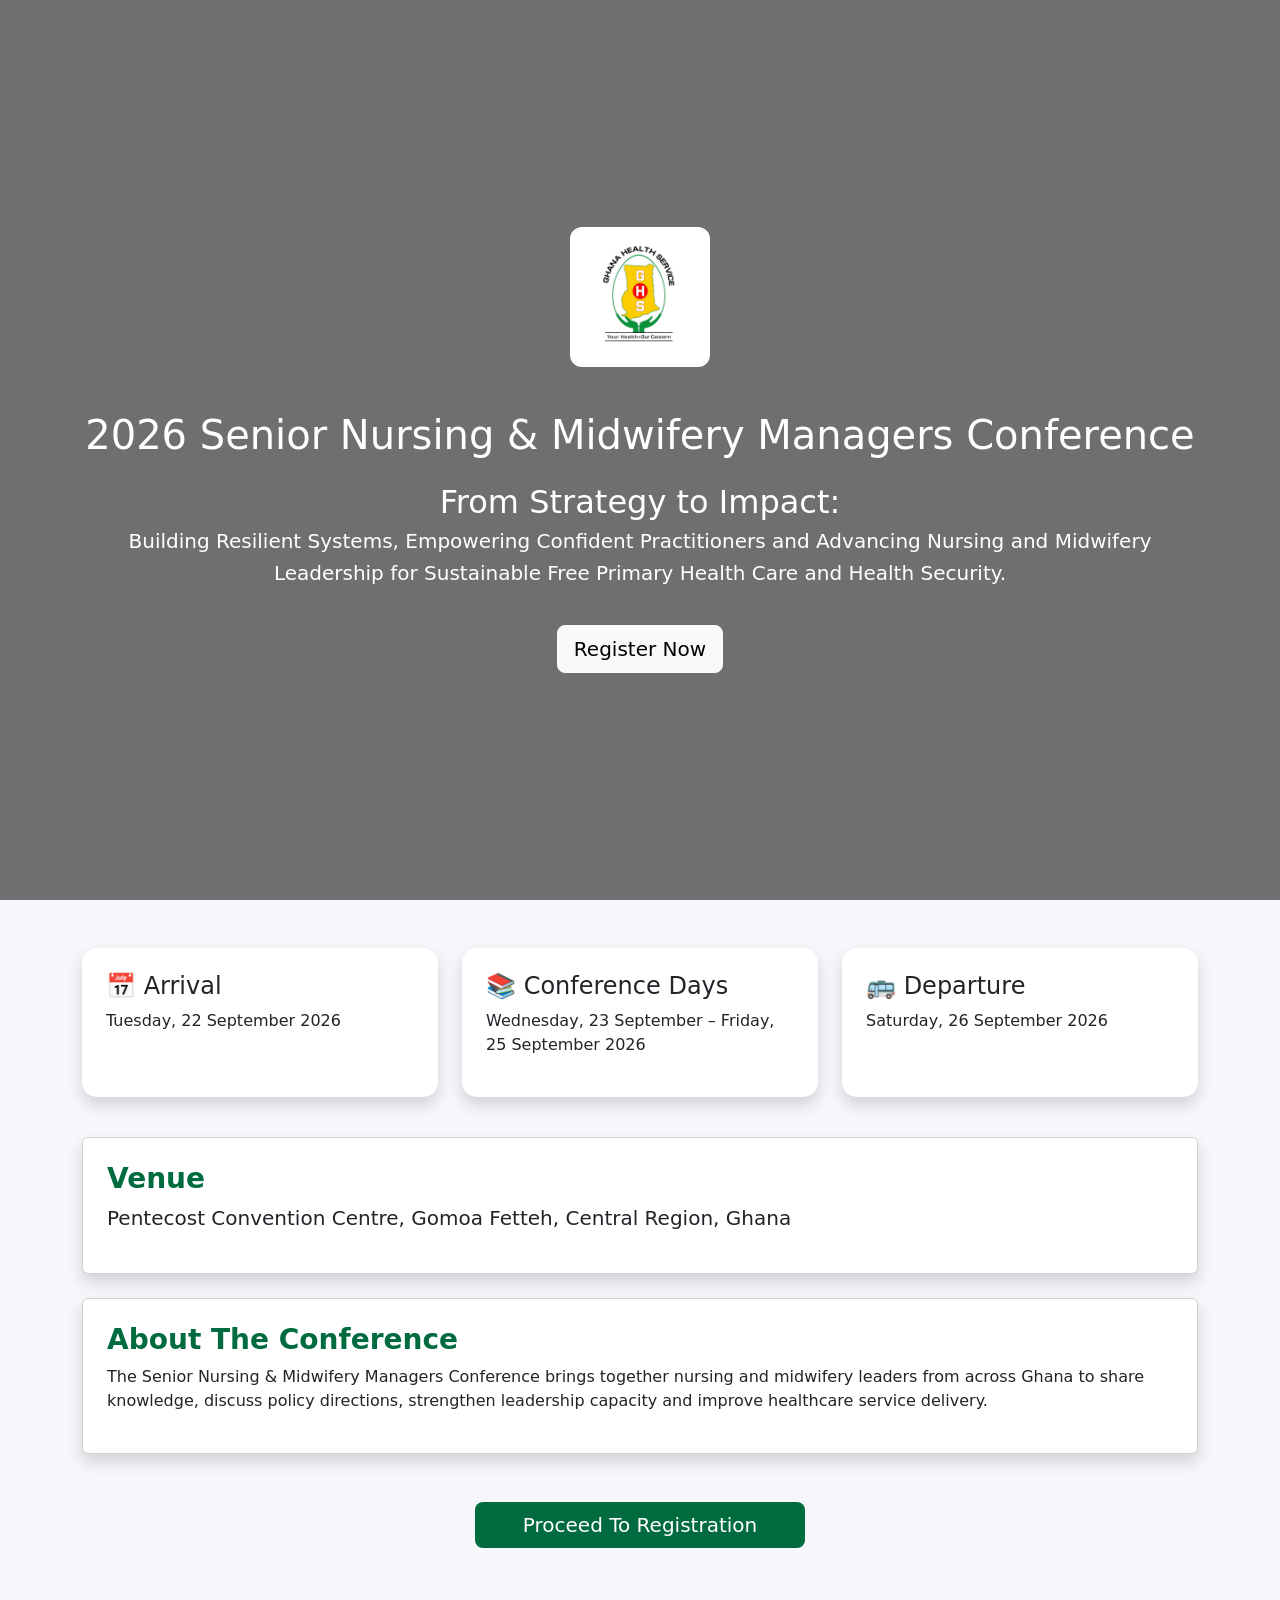
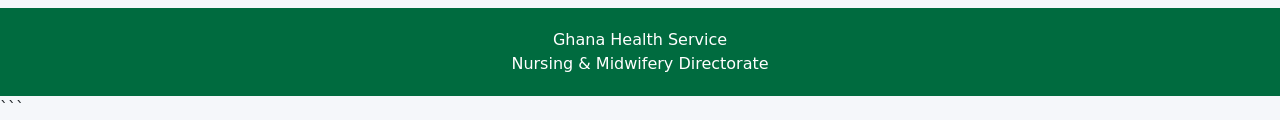
==== index.html @ 797d174c "Add files via upload" ====
<!DOCTYPE html>
<html>
<head>
<meta charset="UTF-8">
<meta name="viewport" content="width=device-width, initial-scale=1">

<title>SNMMC 2026</title>

<link href="https://cdn.jsdelivr.net/npm/bootstrap@5.3.3/dist/css/bootstrap.min.css" rel="stylesheet">

<style>

body{
    background:#f5f7fa;
}

/* HERO VIDEO SECTION */

.video-hero{
    position:relative;
    height:100vh;
    overflow:hidden;
}

.bg-video{
    position:absolute;
    top:50%;
    left:50%;
    min-width:100%;
    min-height:100%;
    width:auto;
    height:auto;
    transform:translate(-50%, -50%);
    object-fit:cover;
}

.video-overlay{
    position:absolute;
    top:0;
    left:0;
    width:100%;
    height:100%;
    background:rgba(0,0,0,0.55);

    display:flex;
    flex-direction:column;
    justify-content:center;
    align-items:center;

    text-align:center;
    color:white;
    padding:20px;
}

.logo{
    width:140px;
    background:white;
    padding:10px;
    border-radius:12px;
    margin-bottom:20px;
}

.info-card{
    border:none;
    border-radius:15px;
}

.section-title{
    color:#006b3f;
    font-weight:bold;
}

.btn-register{
    background:#006b3f;
    color:white;
    border:none;
}

.btn-register:hover{
    background:#005130;
    color:white;
}

.footer{
    background:#006b3f;
    color:white;
    padding:20px;
    text-align:center;
    margin-top:60px;
}

@media(max-width:768px){

    .video-hero{
        height:80vh;
    }

    .video-overlay h1{
        font-size:1.8rem;
    }

    .video-overlay p{
        font-size:1rem;
    }

    .logo{
        width:100px;
    }
}

</style>

</head>

<body>

<!-- HERO VIDEO -->

<section class="video-hero">

    <video autoplay muted loop playsinline class="bg-video">
        <source src="snmmc2026.mp4" type="video/mp4">
    </video>

    <div class="video-overlay">

        <img src="LOGO.png" class="logo">

        <!--h5>Ghana Health Service</h5>

        <p>In Collaboration With</p>

        <h5>Ghana Registered Nurses and Midwives Association</h5-->

        <h1 class="mt-4">
            2026 Senior Nursing & Midwifery Managers Conference
        </h1>

        <p class="lead">
           <h2> From Strategy to Impact:</h2>
            <h5>Building Resilient Systems, Empowering Confident Practitioners and Advancing Nursing and Midwifery </h5>
             <h5>Leadership for Sustainable Free Primary Health Care and Health Security.</h5>
        </p>

        <a href="register.html" class="btn btn-light btn-lg mt-3">
            Register Now
        </a>

    </div>

</section>

<div class="container mt-5">

    <div class="row">

        <div class="col-md-4 mb-3">

            <div class="card shadow info-card p-4 h-100">

                <h4>📅 Arrival</h4>

                <p>
                    Tuesday, 22 September 2026
                </p>

            </div>

        </div>

        <div class="col-md-4 mb-3">

            <div class="card shadow info-card p-4 h-100">

                <h4>📚 Conference Days</h4>

                <p>
                    Wednesday, 23 September – Friday, 25 September 2026
                </p>

            </div>

        </div>

        <div class="col-md-4 mb-3">

            <div class="card shadow info-card p-4 h-100">

                <h4>🚌 Departure</h4>

                <p>
                    Saturday, 26 September 2026
                </p>

            </div>

        </div>

    </div>

    <div class="card shadow p-4 mt-4">

        <h3 class="section-title">
            Venue
        </h3>

        <p class="fs-5">
            Pentecost Convention Centre,
            Gomoa Fetteh,
            Central Region, Ghana
        </p>

    </div>

    <div class="card shadow p-4 mt-4">

        <h3 class="section-title">
            About The Conference
        </h3>

        <p>
            The Senior Nursing & Midwifery Managers Conference brings together nursing and midwifery leaders from across Ghana to share knowledge, discuss policy directions, strengthen leadership capacity and improve healthcare service delivery.
        </p>

    </div>

    <div class="text-center mt-5">

        <a href="register.html"
           class="btn btn-register btn-lg px-5">
            Proceed To Registration
        </a>

    </div>

</div>

<div class="footer">

    Ghana Health Service <br>
    Nursing & Midwifery Directorate

</div>

</body>
</html>
```
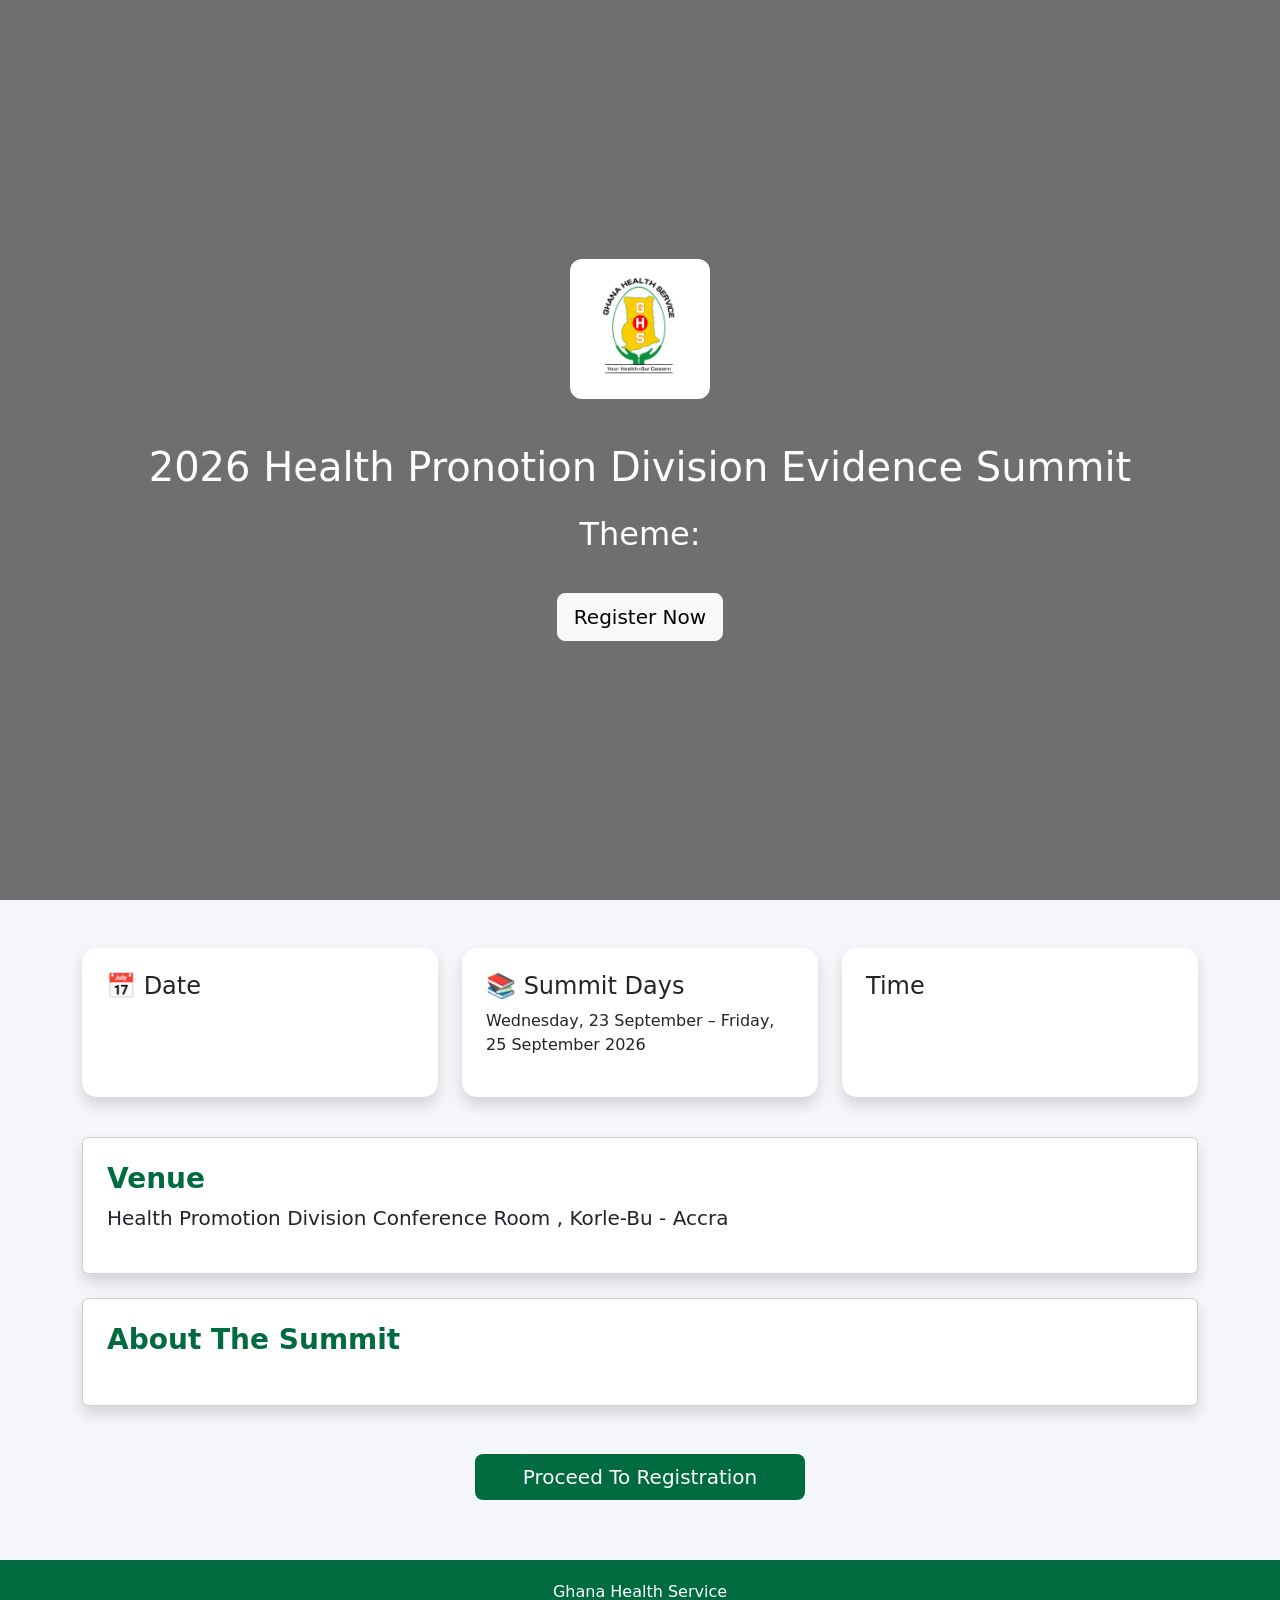
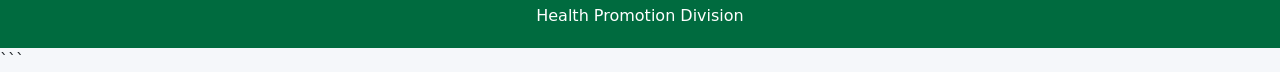
==== commit 53a5b29b: "Add files via upload" ====
--- a/index.html
+++ b/index.html
@@ -4,7 +4,7 @@
 <meta charset="UTF-8">
 <meta name="viewport" content="width=device-width, initial-scale=1">
 
-<title>SNMMC 2026</title>
+<title>HPD-ES 2026</title>
 
 <link href="https://cdn.jsdelivr.net/npm/bootstrap@5.3.3/dist/css/bootstrap.min.css" rel="stylesheet">
 
@@ -118,9 +118,7 @@
 
 <section class="video-hero">
 
-    <video autoplay muted loop playsinline class="bg-video">
-        <source src="snmmc2026.mp4" type="video/mp4">
-    </video>
+    
 
     <div class="video-overlay">
 
@@ -133,13 +131,12 @@
         <h5>Ghana Registered Nurses and Midwives Association</h5-->
 
         <h1 class="mt-4">
-            2026 Senior Nursing & Midwifery Managers Conference
+            2026 Health Pronotion Division Evidence Summit
         </h1>
 
         <p class="lead">
-           <h2> From Strategy to Impact:</h2>
-            <h5>Building Resilient Systems, Empowering Confident Practitioners and Advancing Nursing and Midwifery </h5>
-             <h5>Leadership for Sustainable Free Primary Health Care and Health Security.</h5>
+           <h2> Theme:</h2>
+            
         </p>
 
         <a href="register.html" class="btn btn-light btn-lg mt-3">
@@ -158,10 +155,10 @@
 
             <div class="card shadow info-card p-4 h-100">
 
-                <h4>📅 Arrival</h4>
+                <h4>📅 Date</h4>
 
                 <p>
-                    Tuesday, 22 September 2026
+                    
                 </p>
 
             </div>
@@ -172,7 +169,7 @@
 
             <div class="card shadow info-card p-4 h-100">
 
-                <h4>📚 Conference Days</h4>
+                <h4>📚 Summit Days</h4>
 
                 <p>
                     Wednesday, 23 September – Friday, 25 September 2026
@@ -186,10 +183,10 @@
 
             <div class="card shadow info-card p-4 h-100">
 
-                <h4>🚌 Departure</h4>
+                <h4> Time</h4>
 
                 <p>
-                    Saturday, 26 September 2026
+                    
                 </p>
 
             </div>
@@ -205,9 +202,7 @@
         </h3>
 
         <p class="fs-5">
-            Pentecost Convention Centre,
-            Gomoa Fetteh,
-            Central Region, Ghana
+            Health Promotion Division Conference Room , Korle-Bu - Accra
         </p>
 
     </div>
@@ -215,11 +210,11 @@
     <div class="card shadow p-4 mt-4">
 
         <h3 class="section-title">
-            About The Conference
+            About The Summit
         </h3>
 
         <p>
-            The Senior Nursing & Midwifery Managers Conference brings together nursing and midwifery leaders from across Ghana to share knowledge, discuss policy directions, strengthen leadership capacity and improve healthcare service delivery.
+            
         </p>
 
     </div>
@@ -238,7 +233,7 @@
 <div class="footer">
 
     Ghana Health Service <br>
-    Nursing & Midwifery Directorate
+    Health Promotion Division
 
 </div>
 
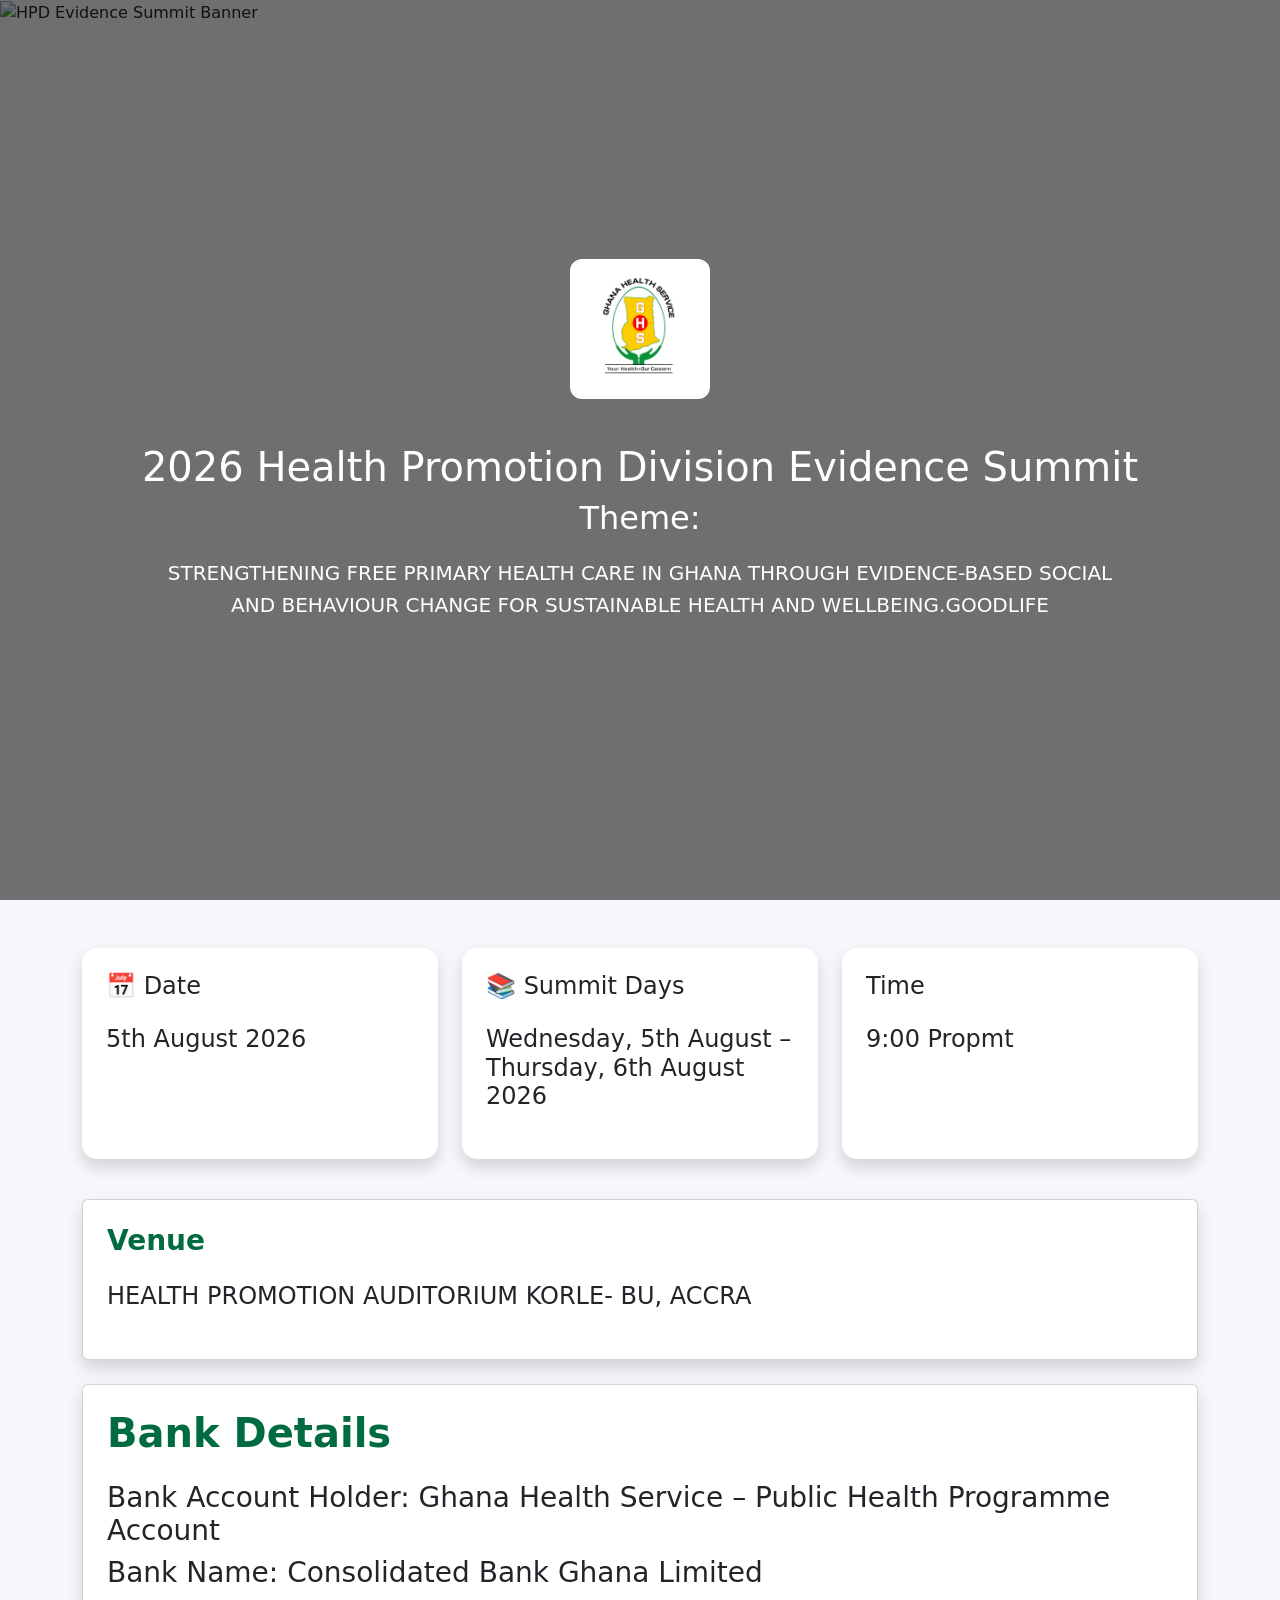
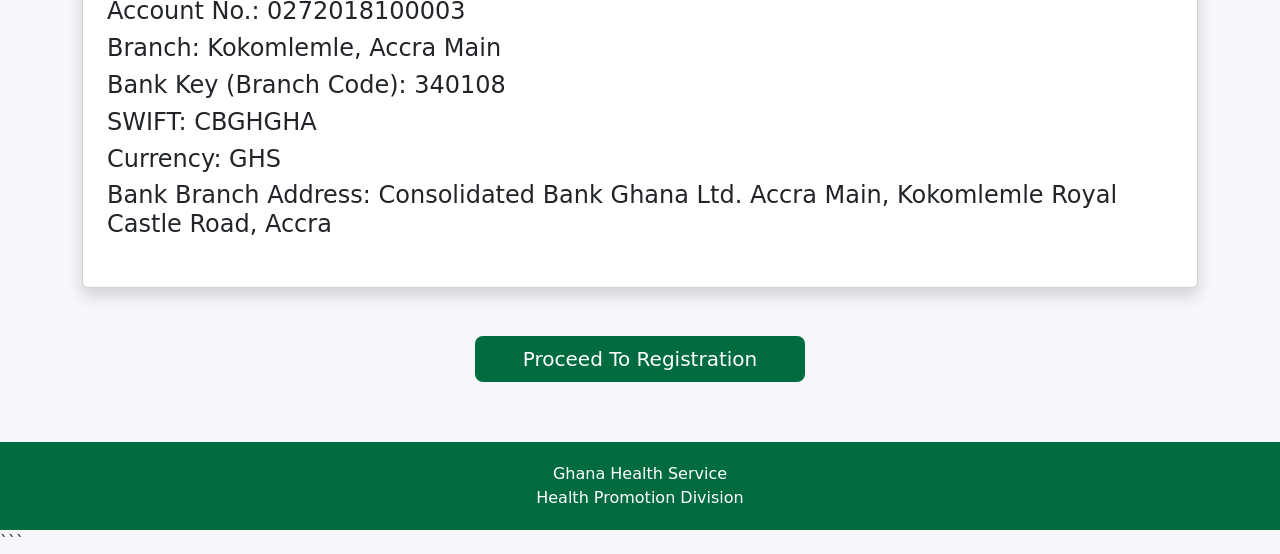
==== commit 9f7d55df: "Add files via upload" ====
--- a/index.html
+++ b/index.html
@@ -118,30 +118,23 @@
 
 <section class="video-hero">
 
-    
+    <!-- Background Banner -->
+    <img src="IMG-20260722-WA0034.jpg" class="bg-banner" alt="HPD Evidence Summit Banner">
 
     <div class="video-overlay">
 
-        <img src="LOGO.png" class="logo">
-
-        <!--h5>Ghana Health Service</h5>
-
-        <p>In Collaboration With</p>
-
-        <h5>Ghana Registered Nurses and Midwives Association</h5-->
+        <img src="LOGO.png" class="logo" alt="Logo">
 
         <h1 class="mt-4">
-            2026 Health Pronotion Division Evidence Summit
+            2026 Health Promotion Division Evidence Summit
         </h1>
 
-        <p class="lead">
-           <h2> Theme:</h2>
-            
-        </p>
-
-        <a href="register.html" class="btn btn-light btn-lg mt-3">
+        <h2 class="theme-title">Theme:</h2>
+            <p><h5>STRENGTHENING FREE PRIMARY HEALTH CARE IN GHANA THROUGH EVIDENCE-BASED SOCIAL </h5>
+                <h5>AND BEHAVIOUR CHANGE FOR SUSTAINABLE HEALTH AND WELLBEING.GOODLIFE</h5></p>
+        <!--a href="register.html" class="btn btn-light btn-lg mt-3">
             Register Now
-        </a>
+        </a-->
 
     </div>
 
@@ -158,7 +151,7 @@
                 <h4>📅 Date</h4>
 
                 <p>
-                    
+                    <h4>5th August 2026</h4>
                 </p>
 
             </div>
@@ -172,7 +165,7 @@
                 <h4>📚 Summit Days</h4>
 
                 <p>
-                    Wednesday, 23 September – Friday, 25 September 2026
+                    <h4>Wednesday, 5th August – Thursday, 6th August 2026 </h4>
                 </p>
 
             </div>
@@ -186,7 +179,7 @@
                 <h4> Time</h4>
 
                 <p>
-                    
+                    <h4>9:00 Propmt</h4>
                 </p>
 
             </div>
@@ -202,19 +195,26 @@
         </h3>
 
         <p class="fs-5">
-            Health Promotion Division Conference Room , Korle-Bu - Accra
+            <h4>HEALTH PROMOTION AUDITORIUM KORLE- BU, ACCRA</h4>
         </p>
 
     </div>
 
     <div class="card shadow p-4 mt-4">
 
-        <h3 class="section-title">
-            About The Summit
-        </h3>
+        <h1 class="section-title">
+           Bank Details
+        </h1>
 
         <p>
-            
+            <h3> Bank Account Holder: Ghana Health Service – Public Health Programme Account
+            <h3>Bank Name:  Consolidated Bank Ghana Limited</h3> 
+            <h4>Account No.:  0272018100003</h4>
+            <h4>Branch:   Kokomlemle, Accra Main </h4>
+            <h4>Bank Key (Branch Code):  340108</h4>
+            <h4>SWIFT:   CBGHGHA</h4>
+            <h4>Currency:  GHS </h4>
+            <h4>Bank Branch Address:  Consolidated Bank Ghana Ltd. Accra Main, Kokomlemle Royal Castle Road, Accra </h4>
         </p>
 
     </div>
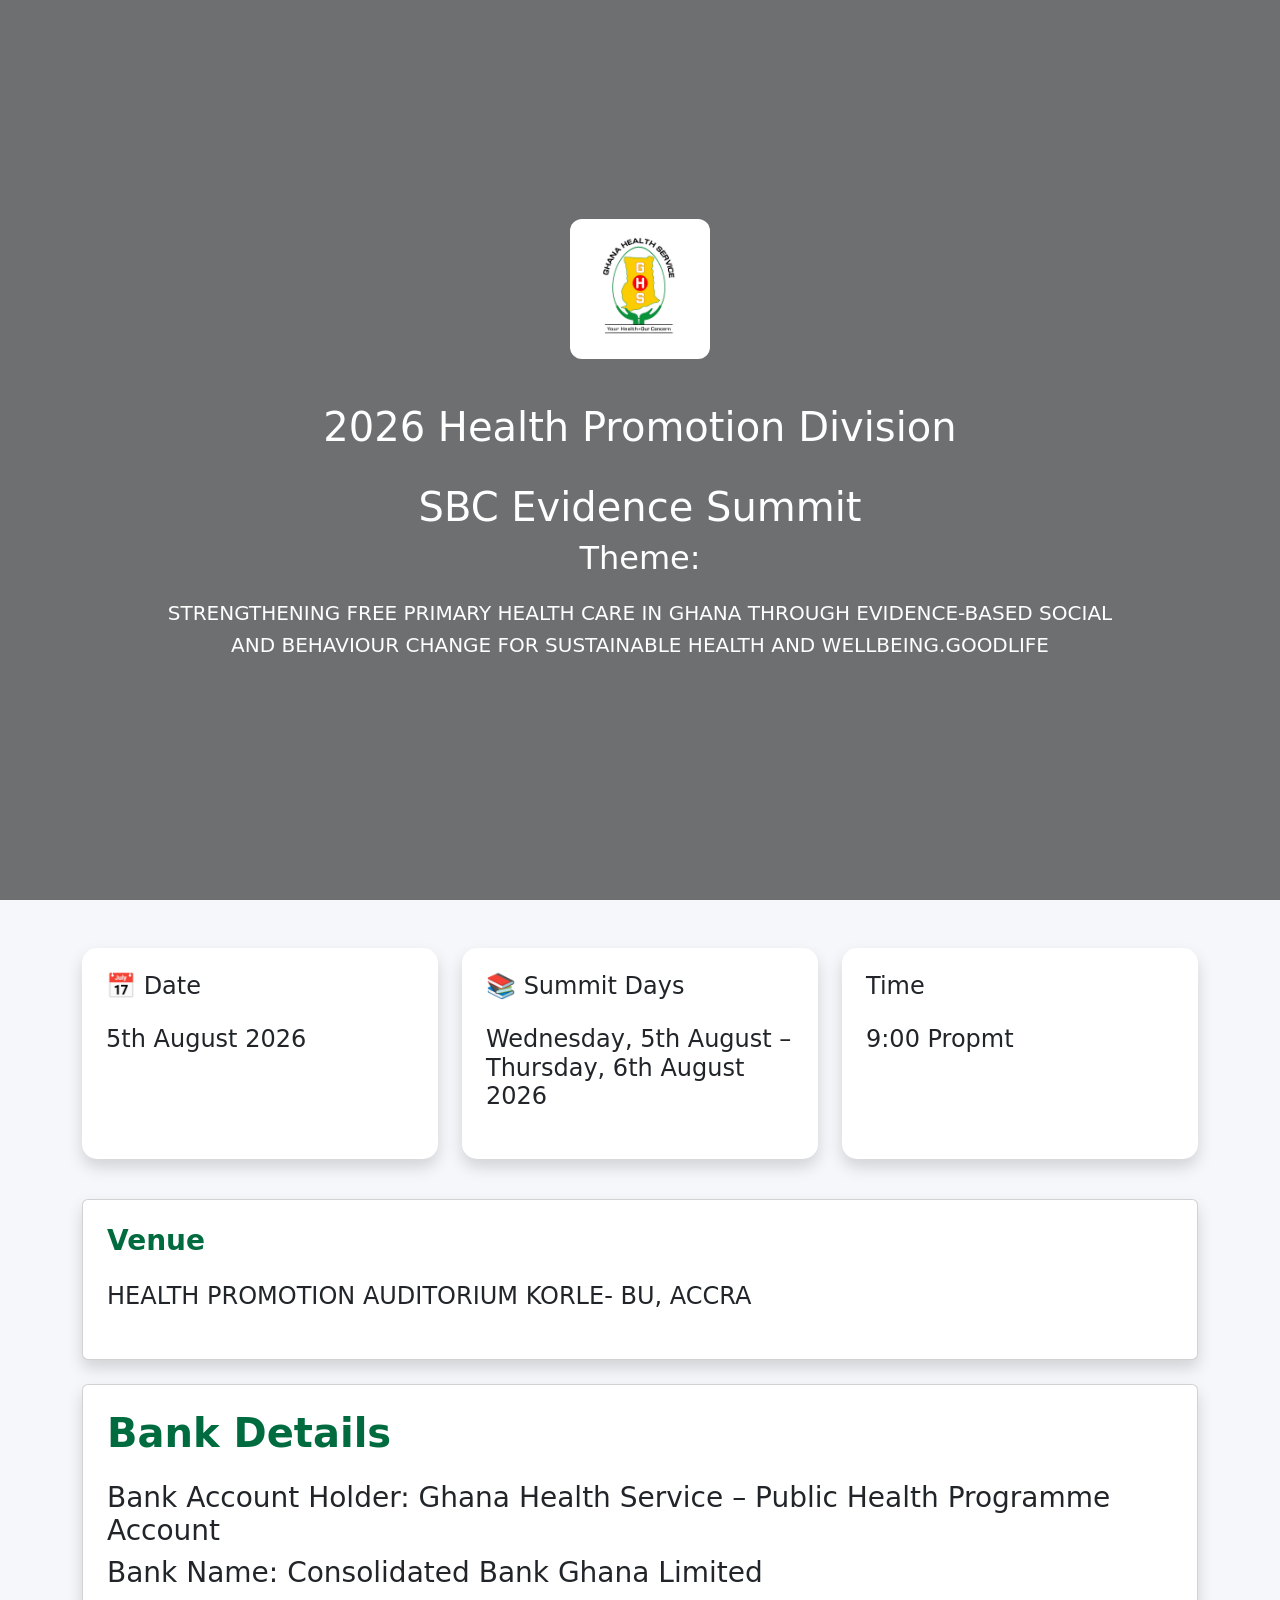
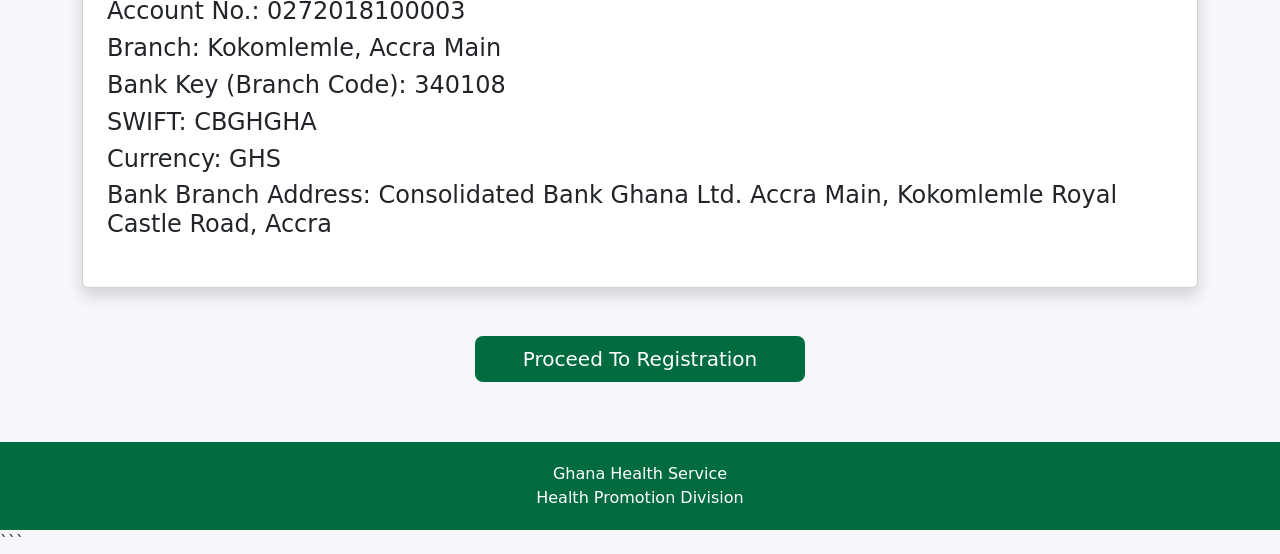
==== commit 9979542c: "Add files via upload" ====
--- a/index.html
+++ b/index.html
@@ -119,14 +119,19 @@
 <section class="video-hero">
 
     <!-- Background Banner -->
-    <img src="IMG-20260722-WA0034.jpg" class="bg-banner" alt="HPD Evidence Summit Banner">
+    <video autoplay muted loop playsinline class="bg-video">
+        <source src="Dynamic Urban Intro_0p.mp4" type="video/mp4">
+    </video>
 
     <div class="video-overlay">
 
         <img src="LOGO.png" class="logo" alt="Logo">
 
         <h1 class="mt-4">
-            2026 Health Promotion Division Evidence Summit
+            2026 Health Promotion Division 
+        </h1>
+        <h1 class="mt-4">
+           SBC Evidence Summit
         </h1>
 
         <h2 class="theme-title">Theme:</h2>
